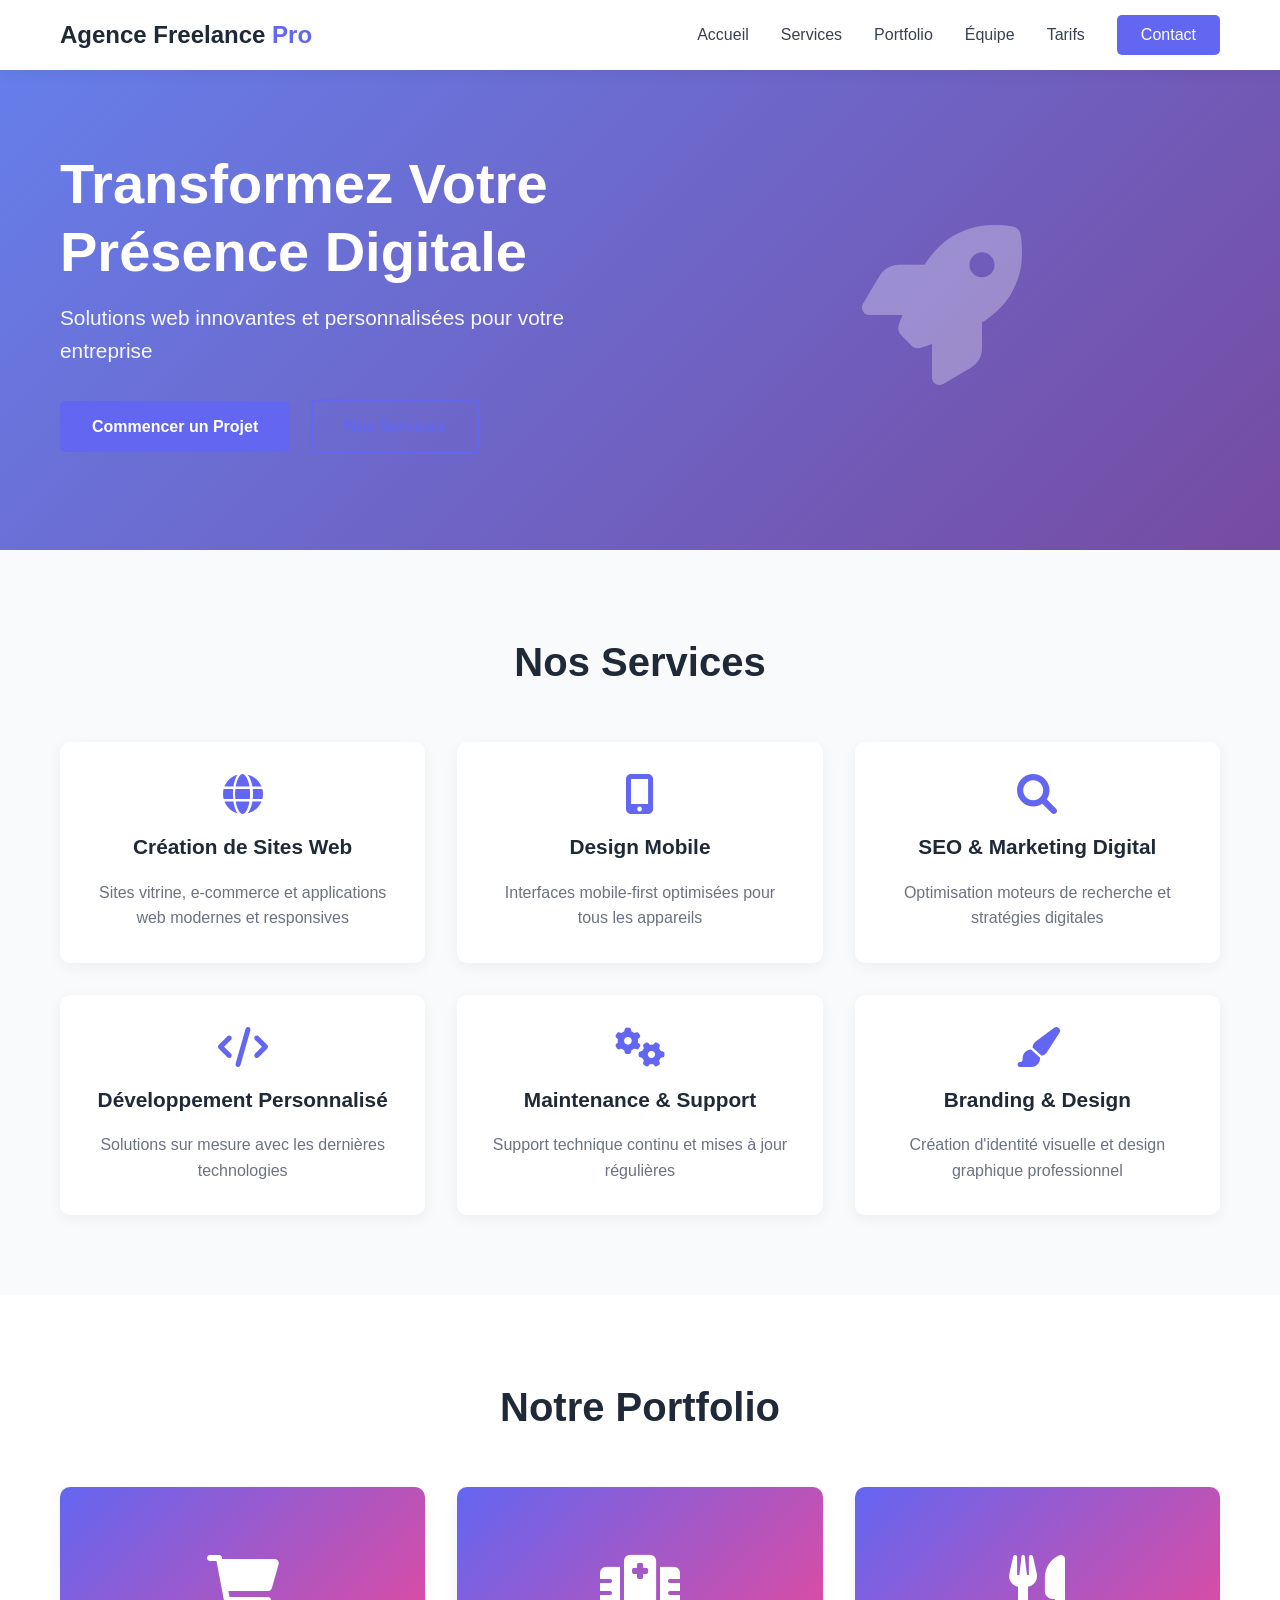
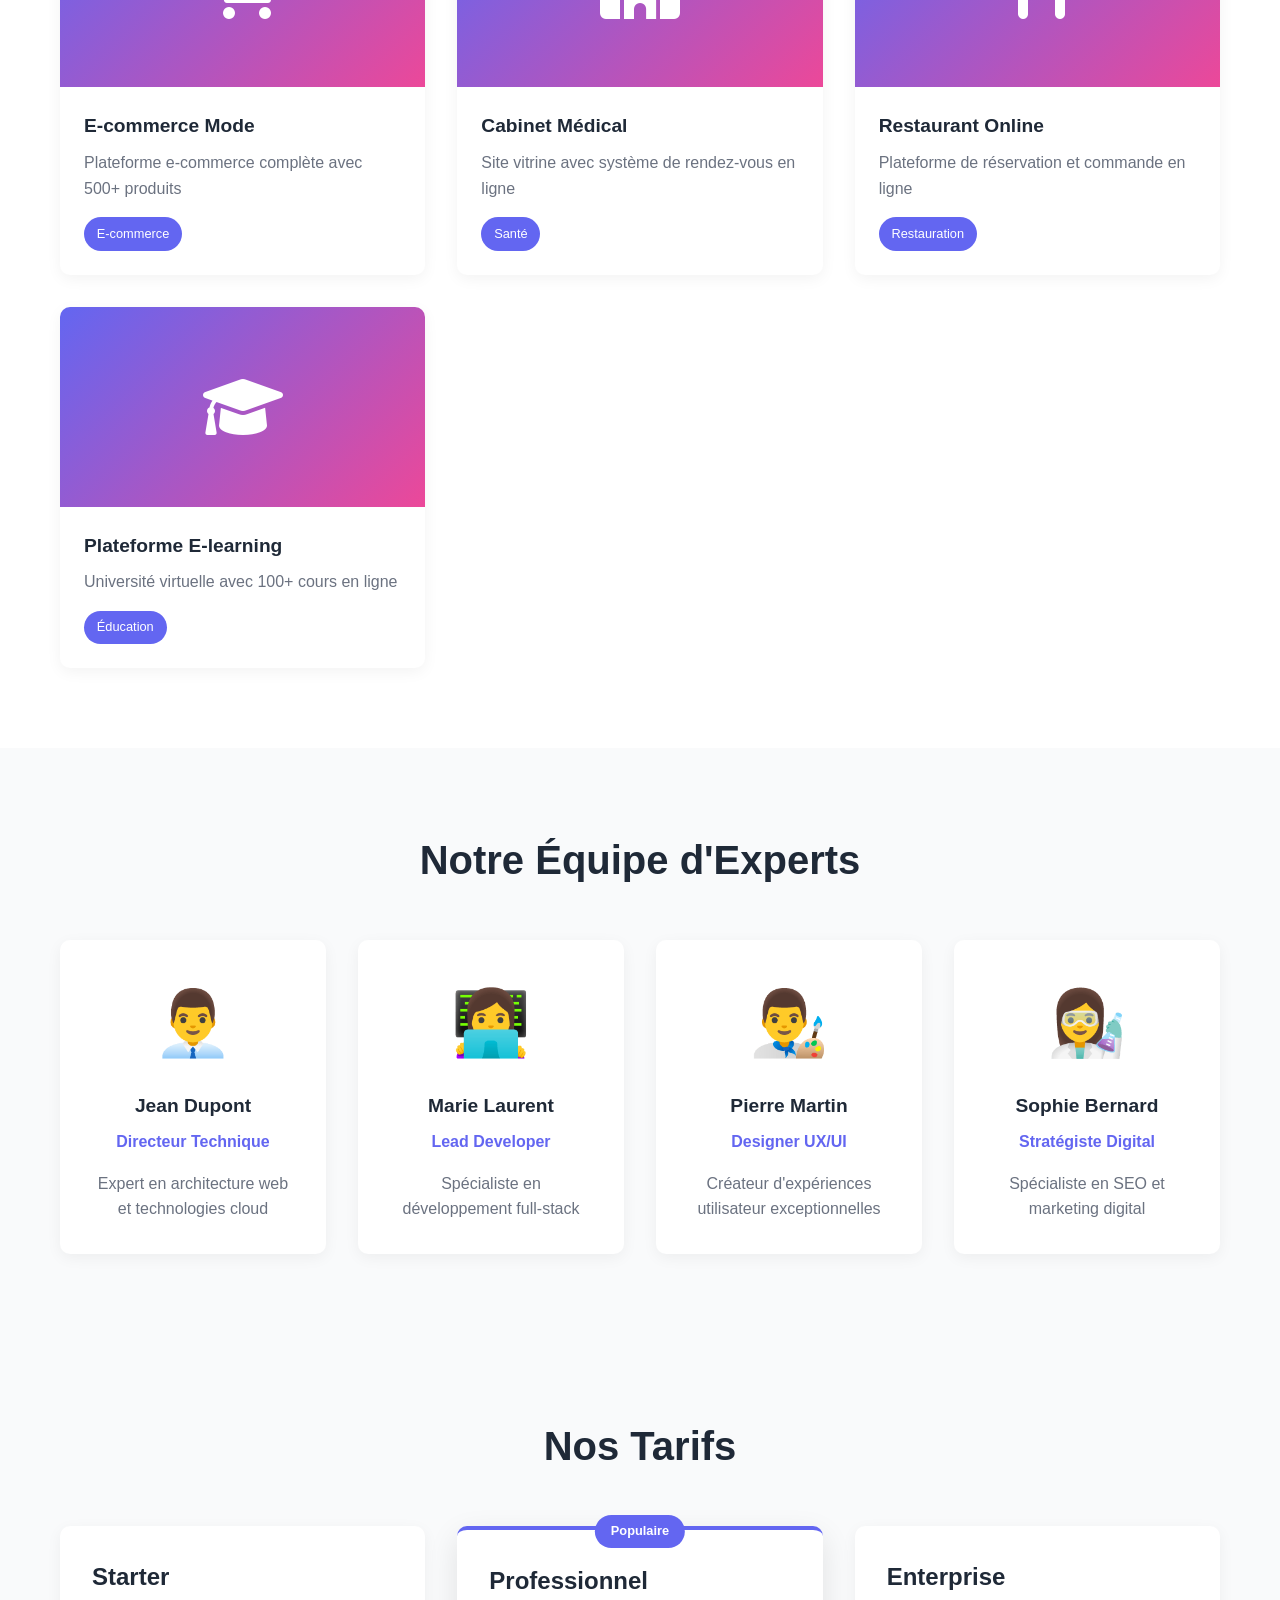
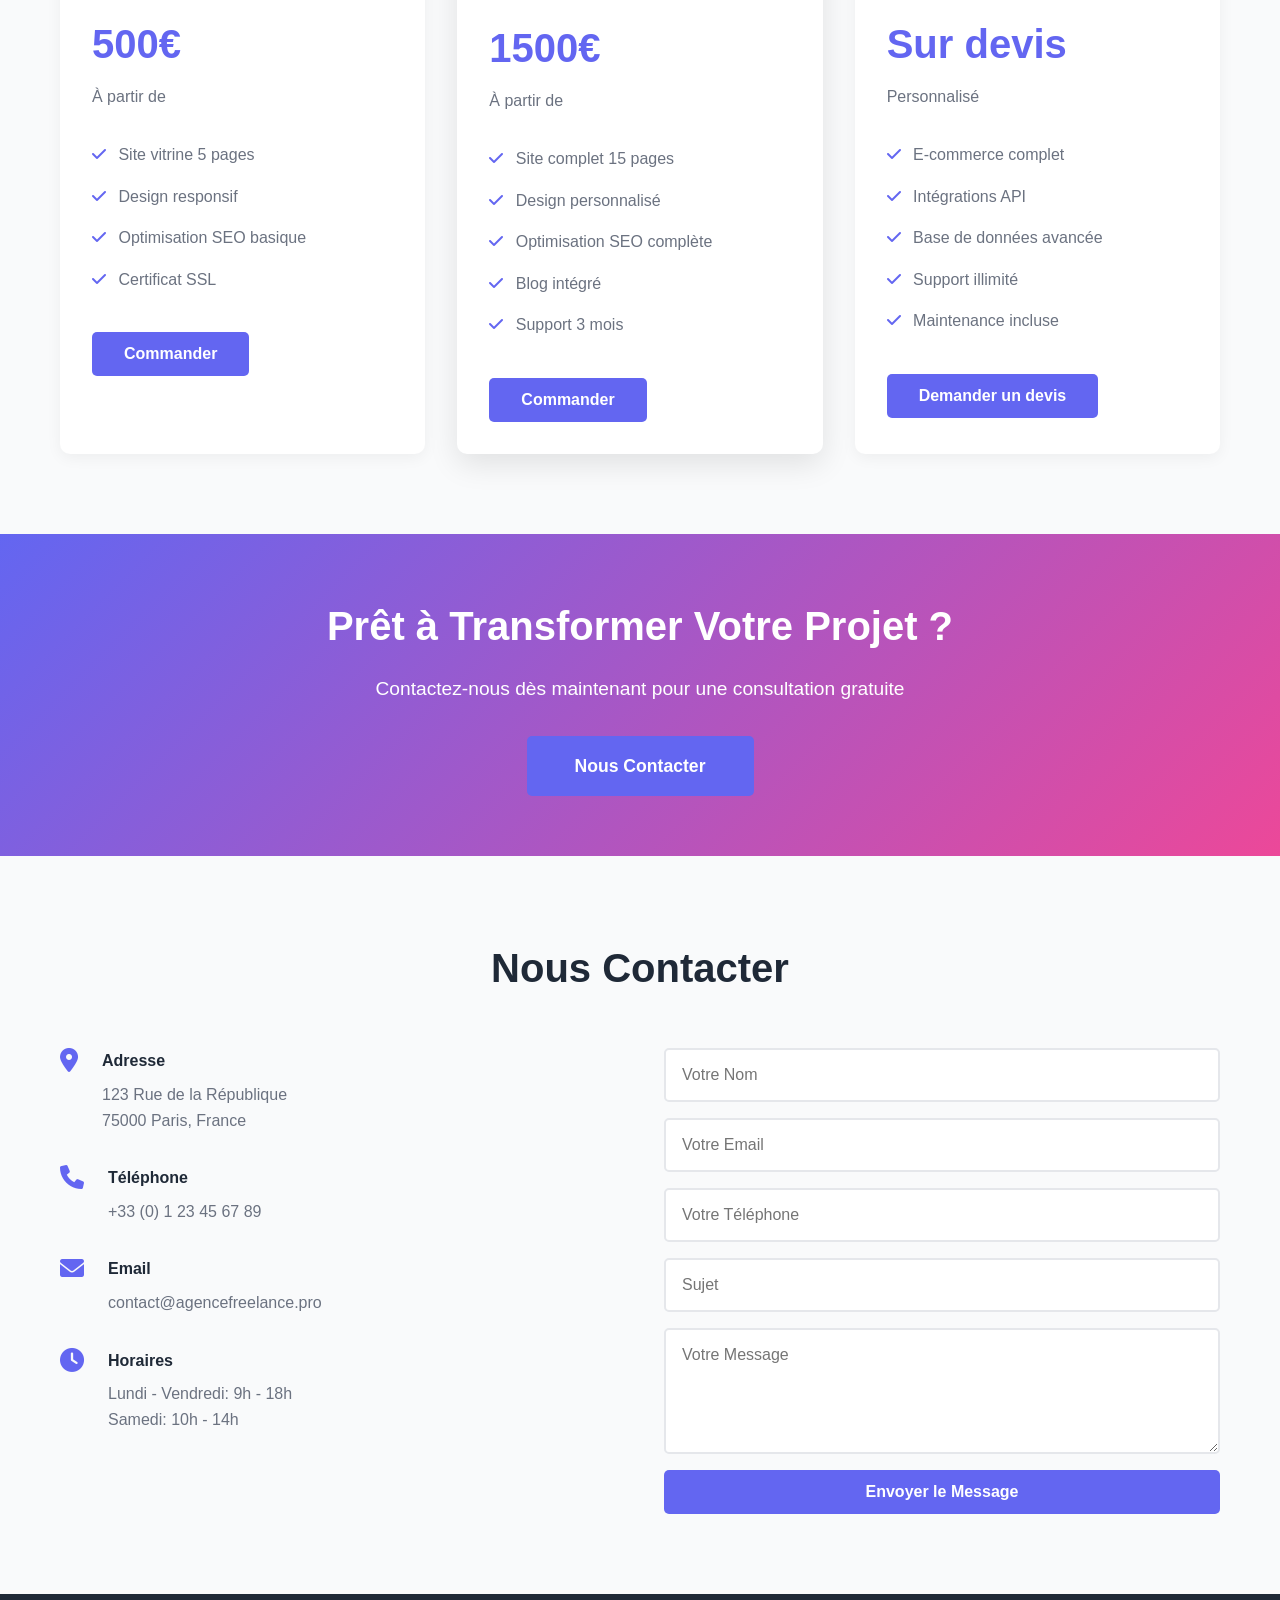
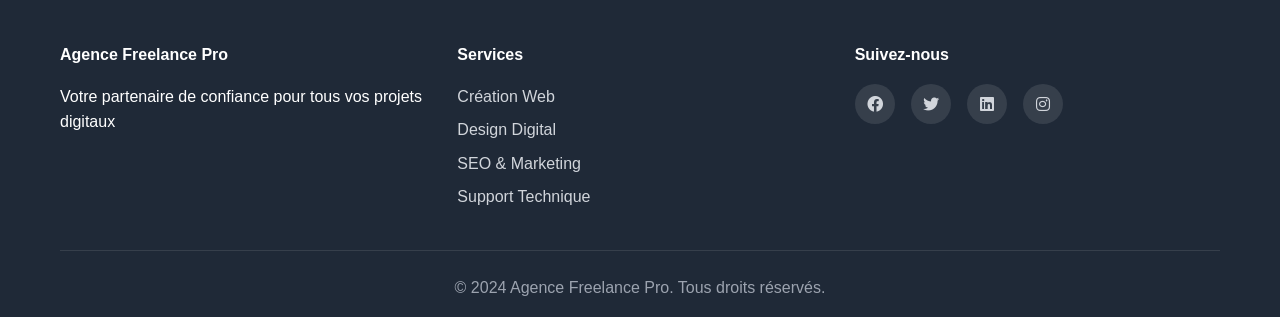
==== index.html @ ceb7e0ed "Création du site complet agence freelance professionnel" ====
<!DOCTYPE html>
<html lang="fr">
<head>
    <meta charset="UTF-8">
    <meta name="viewport" content="width=device-width, initial-scale=1.0">
    <title>Agence Freelance Pro - Solutions Web & Digital</title>
    <link rel="stylesheet" href="css/style.css">
    <link rel="stylesheet" href="https://cdnjs.cloudflare.com/ajax/libs/font-awesome/6.0.0/css/all.min.css">
</head>
<body>
    <!-- Navigation -->
    <nav class="navbar">
        <div class="container">
            <div class="logo">Agence Freelance <span class="highlight">Pro</span></div>
            <ul class="nav-links">
                <li><a href="#accueil">Accueil</a></li>
                <li><a href="#services">Services</a></li>
                <li><a href="#portfolio">Portfolio</a></li>
                <li><a href="#equipe">Équipe</a></li>
                <li><a href="#tarifs">Tarifs</a></li>
                <li><a href="#contact" class="btn-cta">Contact</a></li>
            </ul>
        </div>
    </nav>

    <!-- Hero Section -->
    <section id="accueil" class="hero">
        <div class="container">
            <div class="hero-content">
                <h1>Transformez Votre Présence Digitale</h1>
                <p>Solutions web innovantes et personnalisées pour votre entreprise</p>
                <a href="#contact" class="btn btn-primary">Commencer un Projet</a>
                <a href="#services" class="btn btn-secondary">Nos Services</a>
            </div>
            <div class="hero-image">
                <i class="fas fa-rocket"></i>
            </div>
        </div>
    </section>

    <!-- Services Section -->
    <section id="services" class="services">
        <div class="container">
            <h2>Nos Services</h2>
            <div class="services-grid">
                <div class="service-card">
                    <i class="fas fa-globe"></i>
                    <h3>Création de Sites Web</h3>
                    <p>Sites vitrine, e-commerce et applications web modernes et responsives</p>
                </div>
                <div class="service-card">
                    <i class="fas fa-mobile-alt"></i>
                    <h3>Design Mobile</h3>
                    <p>Interfaces mobile-first optimisées pour tous les appareils</p>
                </div>
                <div class="service-card">
                    <i class="fas fa-search"></i>
                    <h3>SEO & Marketing Digital</h3>
                    <p>Optimisation moteurs de recherche et stratégies digitales</p>
                </div>
                <div class="service-card">
                    <i class="fas fa-code"></i>
                    <h3>Développement Personnalisé</h3>
                    <p>Solutions sur mesure avec les dernières technologies</p>
                </div>
                <div class="service-card">
                    <i class="fas fa-cogs"></i>
                    <h3>Maintenance & Support</h3>
                    <p>Support technique continu et mises à jour régulières</p>
                </div>
                <div class="service-card">
                    <i class="fas fa-paint-brush"></i>
                    <h3>Branding & Design</h3>
                    <p>Création d'identité visuelle et design graphique professionnel</p>
                </div>
            </div>
        </div>
    </section>

    <!-- Portfolio Section -->
    <section id="portfolio" class="portfolio">
        <div class="container">
            <h2>Notre Portfolio</h2>
            <div class="portfolio-grid">
                <div class="portfolio-item">
                    <div class="portfolio-image">
                        <i class="fas fa-shopping-cart"></i>
                    </div>
                    <h3>E-commerce Mode</h3>
                    <p>Plateforme e-commerce complète avec 500+ produits</p>
                    <span class="tag">E-commerce</span>
                </div>
                <div class="portfolio-item">
                    <div class="portfolio-image">
                        <i class="fas fa-hospital"></i>
                    </div>
                    <h3>Cabinet Médical</h3>
                    <p>Site vitrine avec système de rendez-vous en ligne</p>
                    <span class="tag">Santé</span>
                </div>
                <div class="portfolio-item">
                    <div class="portfolio-image">
                        <i class="fas fa-utensils"></i>
                    </div>
                    <h3>Restaurant Online</h3>
                    <p>Plateforme de réservation et commande en ligne</p>
                    <span class="tag">Restauration</span>
                </div>
                <div class="portfolio-item">
                    <div class="portfolio-image">
                        <i class="fas fa-graduation-cap"></i>
                    </div>
                    <h3>Plateforme E-learning</h3>
                    <p>Université virtuelle avec 100+ cours en ligne</p>
                    <span class="tag">Éducation</span>
                </div>
            </div>
        </div>
    </section>

    <!-- Équipe Section -->
    <section id="equipe" class="team">
        <div class="container">
            <h2>Notre Équipe d'Experts</h2>
            <div class="team-grid">
                <div class="team-card">
                    <div class="team-image">👨‍💼</div>
                    <h3>Jean Dupont</h3>
                    <p class="role">Directeur Technique</p>
                    <p>Expert en architecture web et technologies cloud</p>
                </div>
                <div class="team-card">
                    <div class="team-image">👩‍💻</div>
                    <h3>Marie Laurent</h3>
                    <p class="role">Lead Developer</p>
                    <p>Spécialiste en développement full-stack</p>
                </div>
                <div class="team-card">
                    <div class="team-image">👨‍🎨</div>
                    <h3>Pierre Martin</h3>
                    <p class="role">Designer UX/UI</p>
                    <p>Créateur d'expériences utilisateur exceptionnelles</p>
                </div>
                <div class="team-card">
                    <div class="team-image">👩‍🔬</div>
                    <h3>Sophie Bernard</h3>
                    <p class="role">Stratégiste Digital</p>
                    <p>Spécialiste en SEO et marketing digital</p>
                </div>
            </div>
        </div>
    </section>

    <!-- Tarifs Section -->
    <section id="tarifs" class="pricing">
        <div class="container">
            <h2>Nos Tarifs</h2>
            <div class="pricing-grid">
                <div class="pricing-card">
                    <h3>Starter</h3>
                    <p class="price">500€</p>
                    <p class="description">À partir de</p>
                    <ul class="features">
                        <li><i class="fas fa-check"></i> Site vitrine 5 pages</li>
                        <li><i class="fas fa-check"></i> Design responsif</li>
                        <li><i class="fas fa-check"></i> Optimisation SEO basique</li>
                        <li><i class="fas fa-check"></i> Certificat SSL</li>
                    </ul>
                    <button class="btn btn-primary">Commander</button>
                </div>
                <div class="pricing-card featured">
                    <span class="badge">Populaire</span>
                    <h3>Professionnel</h3>
                    <p class="price">1500€</p>
                    <p class="description">À partir de</p>
                    <ul class="features">
                        <li><i class="fas fa-check"></i> Site complet 15 pages</li>
                        <li><i class="fas fa-check"></i> Design personnalisé</li>
                        <li><i class="fas fa-check"></i> Optimisation SEO complète</li>
                        <li><i class="fas fa-check"></i> Blog intégré</li>
                        <li><i class="fas fa-check"></i> Support 3 mois</li>
                    </ul>
                    <button class="btn btn-primary">Commander</button>
                </div>
                <div class="pricing-card">
                    <h3>Enterprise</h3>
                    <p class="price">Sur devis</p>
                    <p class="description">Personnalisé</p>
                    <ul class="features">
                        <li><i class="fas fa-check"></i> E-commerce complet</li>
                        <li><i class="fas fa-check"></i> Intégrations API</li>
                        <li><i class="fas fa-check"></i> Base de données avancée</li>
                        <li><i class="fas fa-check"></i> Support illimité</li>
                        <li><i class="fas fa-check"></i> Maintenance incluse</li>
                    </ul>
                    <button class="btn btn-primary">Demander un devis</button>
                </div>
            </div>
        </div>
    </section>

    <!-- CTA Section -->
    <section class="cta">
        <div class="container">
            <h2>Prêt à Transformer Votre Projet ?</h2>
            <p>Contactez-nous dès maintenant pour une consultation gratuite</p>
            <a href="#contact" class="btn btn-primary btn-large">Nous Contacter</a>
        </div>
    </section>

    <!-- Contact Section -->
    <section id="contact" class="contact">
        <div class="container">
            <h2>Nous Contacter</h2>
            <div class="contact-content">
                <div class="contact-info">
                    <div class="info-item">
                        <i class="fas fa-map-marker-alt"></i>
                        <div>
                            <h4>Adresse</h4>
                            <p>123 Rue de la République<br>75000 Paris, France</p>
                        </div>
                    </div>
                    <div class="info-item">
                        <i class="fas fa-phone"></i>
                        <div>
                            <h4>Téléphone</h4>
                            <p>+33 (0) 1 23 45 67 89</p>
                        </div>
                    </div>
                    <div class="info-item">
                        <i class="fas fa-envelope"></i>
                        <div>
                            <h4>Email</h4>
                            <p>contact@agencefreelance.pro</p>
                        </div>
                    </div>
                    <div class="info-item">
                        <i class="fas fa-clock"></i>
                        <div>
                            <h4>Horaires</h4>
                            <p>Lundi - Vendredi: 9h - 18h<br>Samedi: 10h - 14h</p>
                        </div>
                    </div>
                </div>
                <form class="contact-form">
                    <input type="text" placeholder="Votre Nom" required>
                    <input type="email" placeholder="Votre Email" required>
                    <input type="tel" placeholder="Votre Téléphone">
                    <input type="text" placeholder="Sujet">
                    <textarea placeholder="Votre Message" rows="5" required></textarea>
                    <button type="submit" class="btn btn-primary">Envoyer le Message</button>
                </form>
            </div>
        </div>
    </section>

    <!-- Footer -->
    <footer class="footer">
        <div class="container">
            <div class="footer-content">
                <div class="footer-section">
                    <h4>Agence Freelance Pro</h4>
                    <p>Votre partenaire de confiance pour tous vos projets digitaux</p>
                </div>
                <div class="footer-section">
                    <h4>Services</h4>
                    <ul>
                        <li><a href="#services">Création Web</a></li>
                        <li><a href="#services">Design Digital</a></li>
                        <li><a href="#services">SEO & Marketing</a></li>
                        <li><a href="#services">Support Technique</a></li>
                    </ul>
                </div>
                <div class="footer-section">
                    <h4>Suivez-nous</h4>
                    <div class="social-links">
                        <a href="#"><i class="fab fa-facebook"></i></a>
                        <a href="#"><i class="fab fa-twitter"></i></a>
                        <a href="#"><i class="fab fa-linkedin"></i></a>
                        <a href="#"><i class="fab fa-instagram"></i></a>
                    </div>
                </div>
            </div>
            <div class="footer-bottom">
                <p>&copy; 2024 Agence Freelance Pro. Tous droits réservés.</p>
            </div>
        </div>
    </footer>

    <script src="js/script.js"></script>
</body>
</html>
---- css/style.css ----
:root {
    --primary-color: #6366f1;
    --secondary-color: #ec4899;
    --dark-color: #1f2937;
    --light-color: #f9fafb;
    --text-color: #374151;
    --border-color: #e5e7eb;
    --shadow: 0 10px 30px rgba(0, 0, 0, 0.1);
    --shadow-sm: 0 4px 15px rgba(0, 0, 0, 0.05);
}

* {
    margin: 0;
    padding: 0;
    box-sizing: border-box;
}

body {
    font-family: 'Segoe UI', Tahoma, Geneva, Verdana, sans-serif;
    line-height: 1.6;
    color: var(--text-color);
    background-color: #fff;
}

.container {
    max-width: 1200px;
    margin: 0 auto;
    padding: 0 20px;
}

/* Navigation */
.navbar {
    position: sticky;
    top: 0;
    background: white;
    box-shadow: var(--shadow-sm);
    z-index: 1000;
    padding: 1rem 0;
}

.navbar .container {
    display: flex;
    justify-content: space-between;
    align-items: center;
}

.logo {
    font-size: 1.5rem;
    font-weight: 700;
    color: var(--dark-color);
}

.logo .highlight {
    color: var(--primary-color);
}

.nav-links {
    display: flex;
    list-style: none;
    gap: 2rem;
    align-items: center;
}

.nav-links a {
    text-decoration: none;
    color: var(--text-color);
    font-weight: 500;
    transition: color 0.3s ease;
}

.nav-links a:hover {
    color: var(--primary-color);
}

.btn-cta {
    background: var(--primary-color);
    color: white !important;
    padding: 0.7rem 1.5rem;
    border-radius: 5px;
    transition: all 0.3s ease;
}

.btn-cta:hover {
    background: var(--secondary-color);
    transform: translateY(-2px);
}

/* Buttons */
.btn {
    display: inline-block;
    padding: 0.8rem 2rem;
    border-radius: 5px;
    text-decoration: none;
    font-weight: 600;
    transition: all 0.3s ease;
    border: none;
    cursor: pointer;
    font-size: 1rem;
}

.btn-primary {
    background: var(--primary-color);
    color: white;
}

.btn-primary:hover {
    background: var(--secondary-color);
    transform: translateY(-2px);
    box-shadow: var(--shadow-sm);
}

.btn-secondary {
    background: transparent;
    color: var(--primary-color);
    border: 2px solid var(--primary-color);
}

.btn-secondary:hover {
    background: var(--primary-color);
    color: white;
}

.btn-large {
    padding: 1rem 3rem;
    font-size: 1.1rem;
}

/* Hero Section */
.hero {
    padding: 80px 0;
    background: linear-gradient(135deg, #667eea 0%, #764ba2 100%);
    color: white;
}

.hero .container {
    display: grid;
    grid-template-columns: 1fr 1fr;
    align-items: center;
    gap: 3rem;
}

.hero-content h1 {
    font-size: 3.5rem;
    margin-bottom: 1rem;
    line-height: 1.2;
}

.hero-content p {
    font-size: 1.3rem;
    margin-bottom: 2rem;
    opacity: 0.95;
}

.hero-content .btn {
    margin-right: 1rem;
    margin-bottom: 1rem;
}

.hero-image {
    text-align: center;
    font-size: 10rem;
    opacity: 0.3;
}

/* Sections */
section {
    padding: 80px 0;
}

section h2 {
    font-size: 2.5rem;
    margin-bottom: 3rem;
    text-align: center;
    color: var(--dark-color);
}

/* Services Section */
.services {
    background-color: var(--light-color);
}

.services-grid {
    display: grid;
    grid-template-columns: repeat(auto-fit, minmax(300px, 1fr));
    gap: 2rem;
}

.service-card {
    background: white;
    padding: 2rem;
    border-radius: 10px;
    text-align: center;
    box-shadow: var(--shadow-sm);
    transition: all 0.3s ease;
}

.service-card:hover {
    transform: translateY(-10px);
    box-shadow: var(--shadow);
}

.service-card i {
    font-size: 2.5rem;
    color: var(--primary-color);
    margin-bottom: 1rem;
}

.service-card h3 {
    font-size: 1.3rem;
    margin-bottom: 1rem;
    color: var(--dark-color);
}

.service-card p {
    color: #6b7280;
}

/* Portfolio Section */
.portfolio-grid {
    display: grid;
    grid-template-columns: repeat(auto-fit, minmax(280px, 1fr));
    gap: 2rem;
}

.portfolio-item {
    background: white;
    border-radius: 10px;
    overflow: hidden;
    box-shadow: var(--shadow-sm);
    transition: all 0.3s ease;
}

.portfolio-item:hover {
    transform: translateY(-5px);
    box-shadow: var(--shadow);
}

.portfolio-image {
    background: linear-gradient(135deg, var(--primary-color), var(--secondary-color));
    height: 200px;
    display: flex;
    align-items: center;
    justify-content: center;
    font-size: 4rem;
    color: white;
}

.portfolio-item h3 {
    padding: 1.5rem 1.5rem 0.5rem;
    color: var(--dark-color);
    font-size: 1.2rem;
}

.portfolio-item p {
    padding: 0 1.5rem 1rem;
    color: #6b7280;
}

.tag {
    display: inline-block;
    padding: 0.4rem 0.8rem;
    background: var(--primary-color);
    color: white;
    border-radius: 20px;
    font-size: 0.8rem;
    margin: 0 1.5rem 1.5rem 1.5rem;
}

/* Team Section */
.team {
    background-color: var(--light-color);
}

.team-grid {
    display: grid;
    grid-template-columns: repeat(auto-fit, minmax(250px, 1fr));
    gap: 2rem;
}

.team-card {
    background: white;
    padding: 2rem;
    border-radius: 10px;
    text-align: center;
    box-shadow: var(--shadow-sm);
    transition: all 0.3s ease;
}

.team-card:hover {
    transform: translateY(-5px);
    box-shadow: var(--shadow);
}

.team-image {
    font-size: 4rem;
    margin-bottom: 1rem;
}

.team-card h3 {
    font-size: 1.2rem;
    margin-bottom: 0.5rem;
    color: var(--dark-color);
}

.team-card .role {
    color: var(--primary-color);
    font-weight: 600;
    margin-bottom: 1rem;
}

.team-card p {
    color: #6b7280;
}

/* Pricing Section */
.pricing {
    background-color: var(--light-color);
}

.pricing-grid {
    display: grid;
    grid-template-columns: repeat(auto-fit, minmax(300px, 1fr));
    gap: 2rem;
}

.pricing-card {
    background: white;
    padding: 2rem;
    border-radius: 10px;
    box-shadow: var(--shadow-sm);
    transition: all 0.3s ease;
    position: relative;
}

.pricing-card.featured {
    transform: scale(1.05);
    box-shadow: var(--shadow);
    border-top: 4px solid var(--primary-color);
}

.pricing-card:hover {
    transform: translateY(-5px);
    box-shadow: var(--shadow);
}

.pricing-card.featured:hover {
    transform: scale(1.05) translateY(-5px);
}

.badge {
    position: absolute;
    top: -15px;
    left: 50%;
    transform: translateX(-50%);
    background: var(--primary-color);
    color: white;
    padding: 0.4rem 1rem;
    border-radius: 20px;
    font-size: 0.8rem;
    font-weight: 600;
}

.pricing-card h3 {
    font-size: 1.5rem;
    margin-bottom: 1rem;
    color: var(--dark-color);
}

.price {
    font-size: 2.5rem;
    font-weight: 700;
    color: var(--primary-color);
    margin-bottom: 0.5rem;
}

.description {
    color: #6b7280;
    margin-bottom: 1.5rem;
}

.features {
    list-style: none;
    margin-bottom: 2rem;
}

.features li {
    padding: 0.5rem 0;
    color: #6b7280;
}

.features i {
    color: var(--primary-color);
    margin-right: 0.5rem;
}

/* CTA Section */
.cta {
    background: linear-gradient(135deg, var(--primary-color), var(--secondary-color));
    color: white;
    text-align: center;
    padding: 60px 0;
}

.cta h2 {
    color: white;
    margin-bottom: 1rem;
}

.cta p {
    font-size: 1.2rem;
    margin-bottom: 2rem;
}

/* Contact Section */
.contact {
    background-color: var(--light-color);
}

.contact-content {
    display: grid;
    grid-template-columns: 1fr 1fr;
    gap: 3rem;
}

.contact-info {
    display: flex;
    flex-direction: column;
    gap: 2rem;
}

.info-item {
    display: flex;
    gap: 1.5rem;
}

.info-item i {
    font-size: 1.5rem;
    color: var(--primary-color);
    flex-shrink: 0;
}

.info-item h4 {
    color: var(--dark-color);
    margin-bottom: 0.5rem;
}

.info-item p {
    color: #6b7280;
}

.contact-form {
    display: flex;
    flex-direction: column;
    gap: 1rem;
}

.contact-form input,
.contact-form textarea {
    padding: 1rem;
    border: 2px solid var(--border-color);
    border-radius: 5px;
    font-family: inherit;
    font-size: 1rem;
    transition: border-color 0.3s ease;
}

.contact-form input:focus,
.contact-form textarea:focus {
    outline: none;
    border-color: var(--primary-color);
}

/* Footer */
.footer {
    background: var(--dark-color);
    color: white;
    padding: 3rem 0 1rem;
}

.footer-content {
    display: grid;
    grid-template-columns: repeat(auto-fit, minmax(250px, 1fr));
    gap: 2rem;
    margin-bottom: 2rem;
}

.footer-section h4 {
    margin-bottom: 1rem;
}

.footer-section ul {
    list-style: none;
}

.footer-section ul li {
    margin-bottom: 0.5rem;
}

.footer-section a {
    color: #d1d5db;
    text-decoration: none;
    transition: color 0.3s ease;
}

.footer-section a:hover {
    color: white;
}

.social-links {
    display: flex;
    gap: 1rem;
}

.social-links a {
    display: inline-flex;
    align-items: center;
    justify-content: center;
    width: 40px;
    height: 40px;
    background: rgba(255, 255, 255, 0.1);
    border-radius: 50%;
    transition: all 0.3s ease;
}

.social-links a:hover {
    background: var(--primary-color);
}

.footer-bottom {
    border-top: 1px solid rgba(255, 255, 255, 0.1);
    padding-top: 1.5rem;
    text-align: center;
    color: #9ca3af;
}

/* Responsive Design */
@media (max-width: 768px) {
    .nav-links {
        gap: 1rem;
        font-size: 0.9rem;
    }

    .hero .container {
        grid-template-columns: 1fr;
    }

    .hero-content h1 {
        font-size: 2rem;
    }

    .hero-content p {
        font-size: 1rem;
    }

    section h2 {
        font-size: 2rem;
    }

    .services-grid,
    .portfolio-grid,
    .team-grid,
    .pricing-grid {
        grid-template-columns: 1fr;
    }

    .pricing-card.featured {
        transform: scale(1);
    }

    .pricing-card.featured:hover {
        transform: translateY(-5px);
    }

    .contact-content {
        grid-template-columns: 1fr;
    }
}
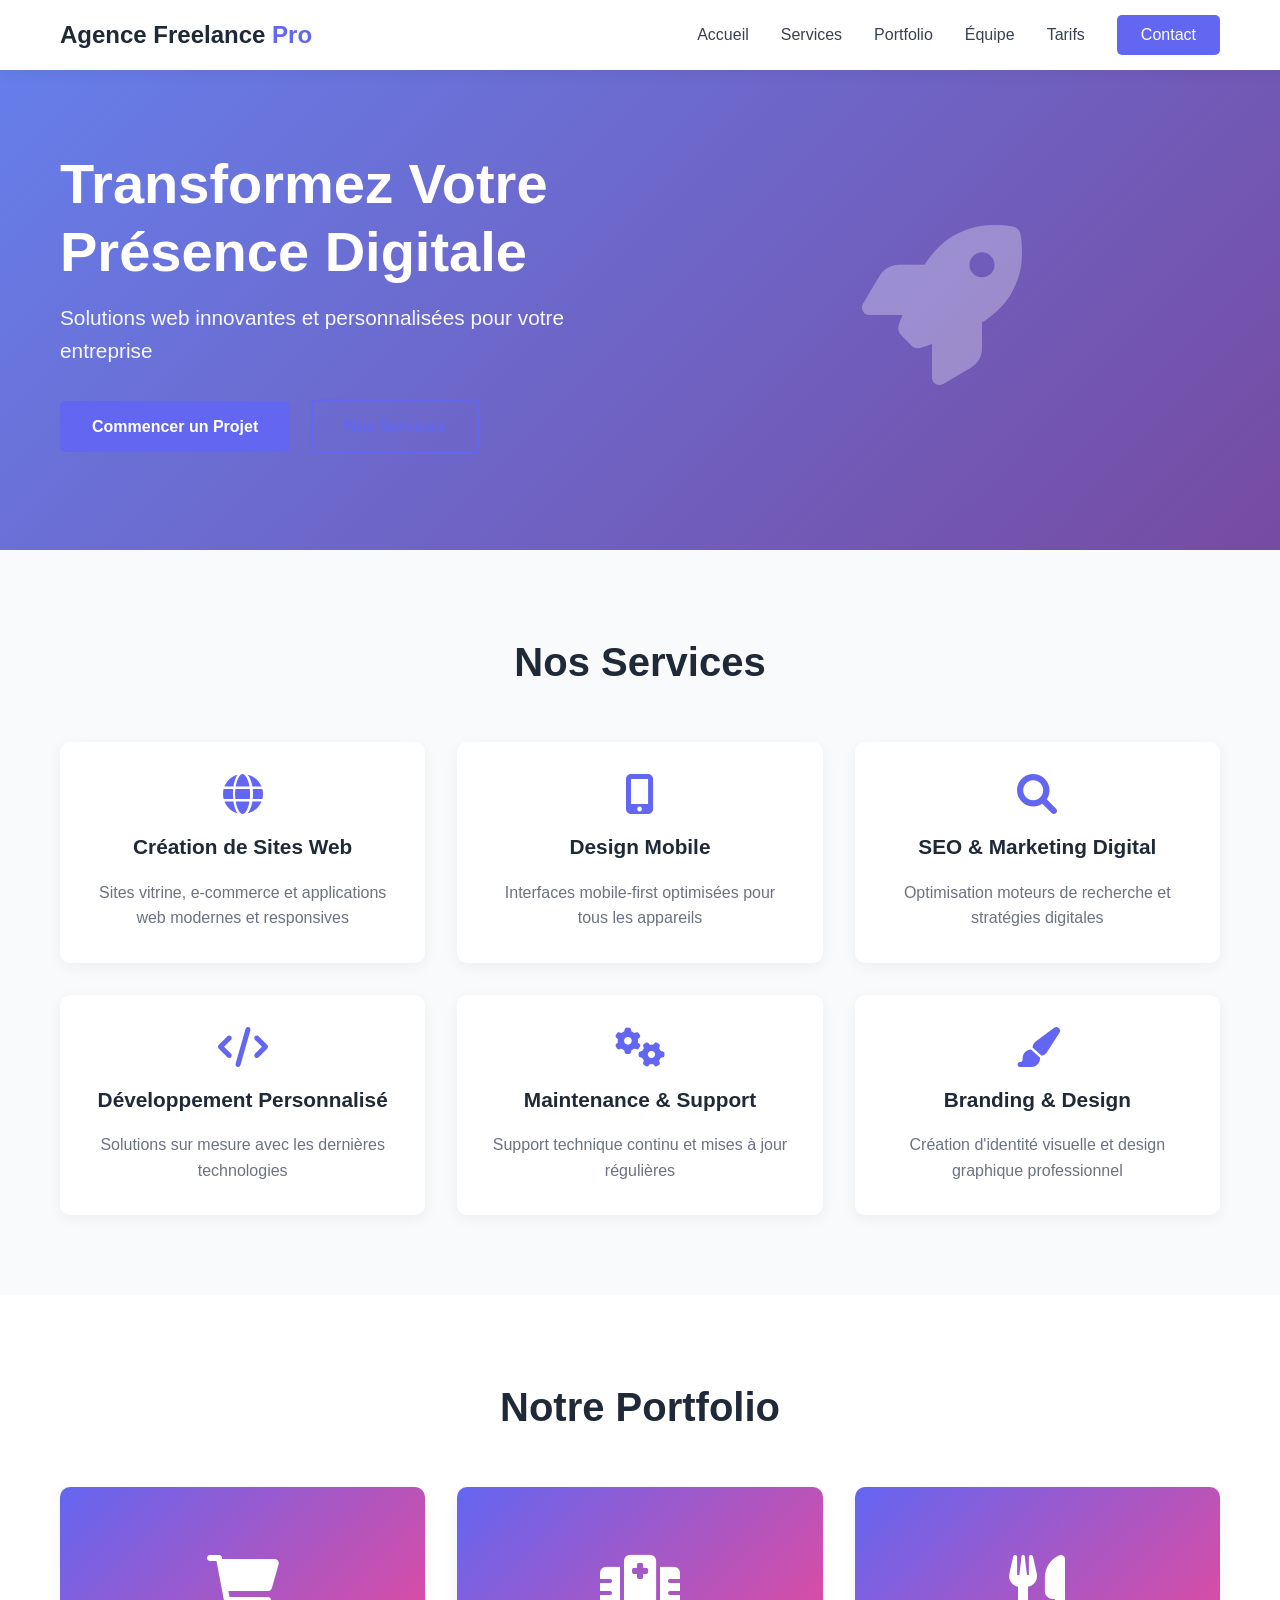
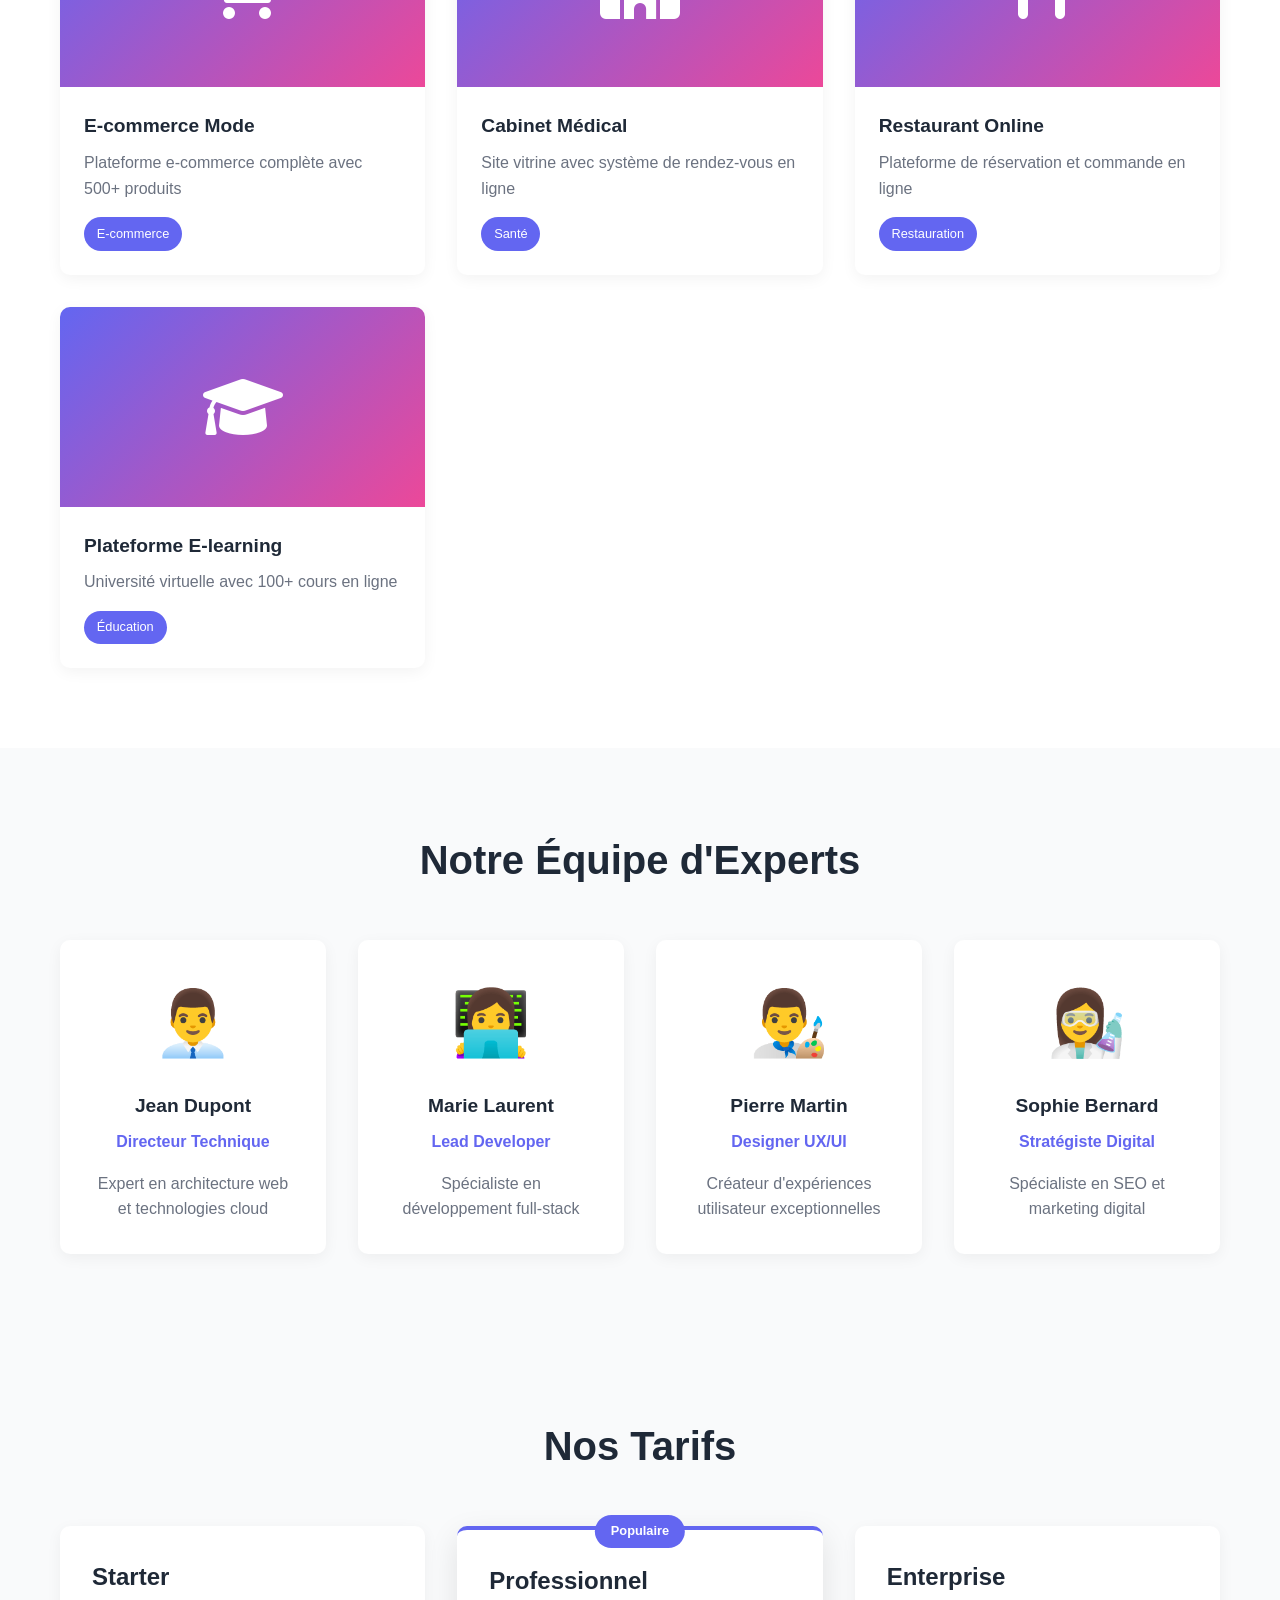
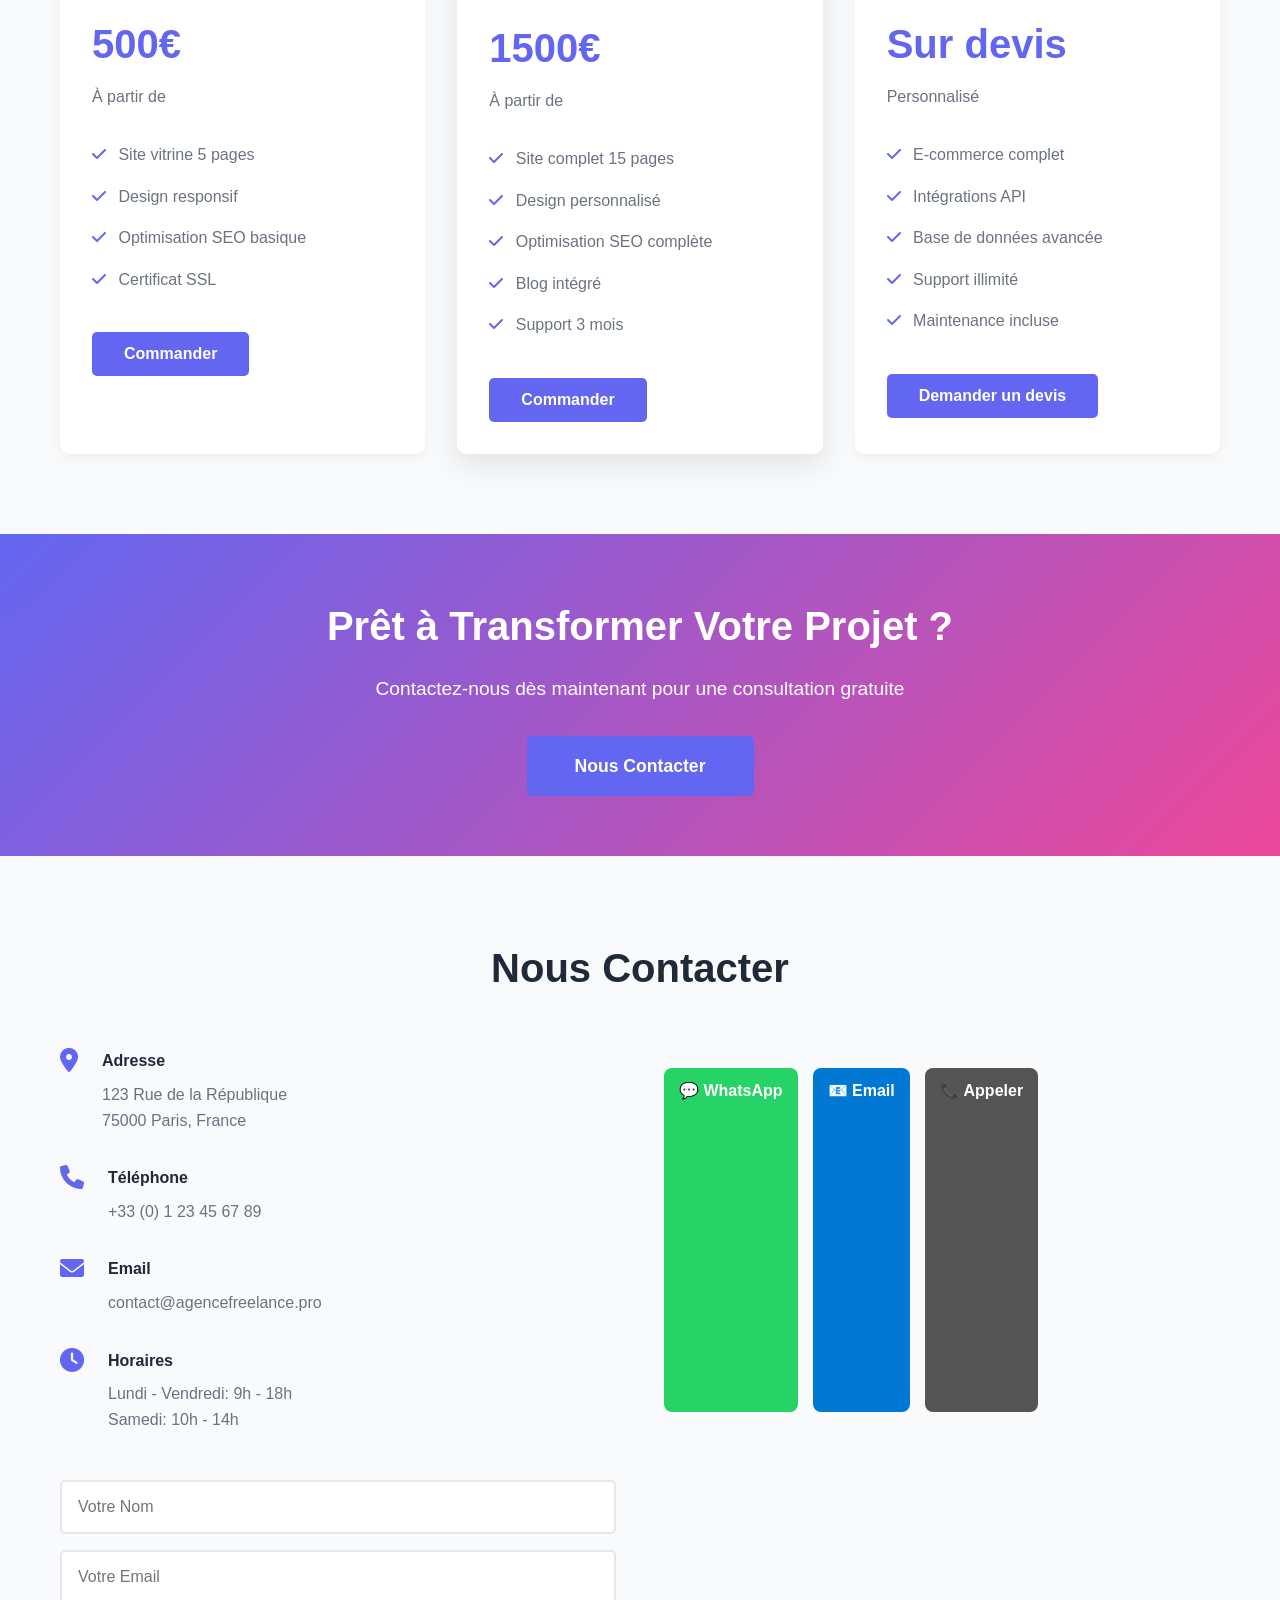
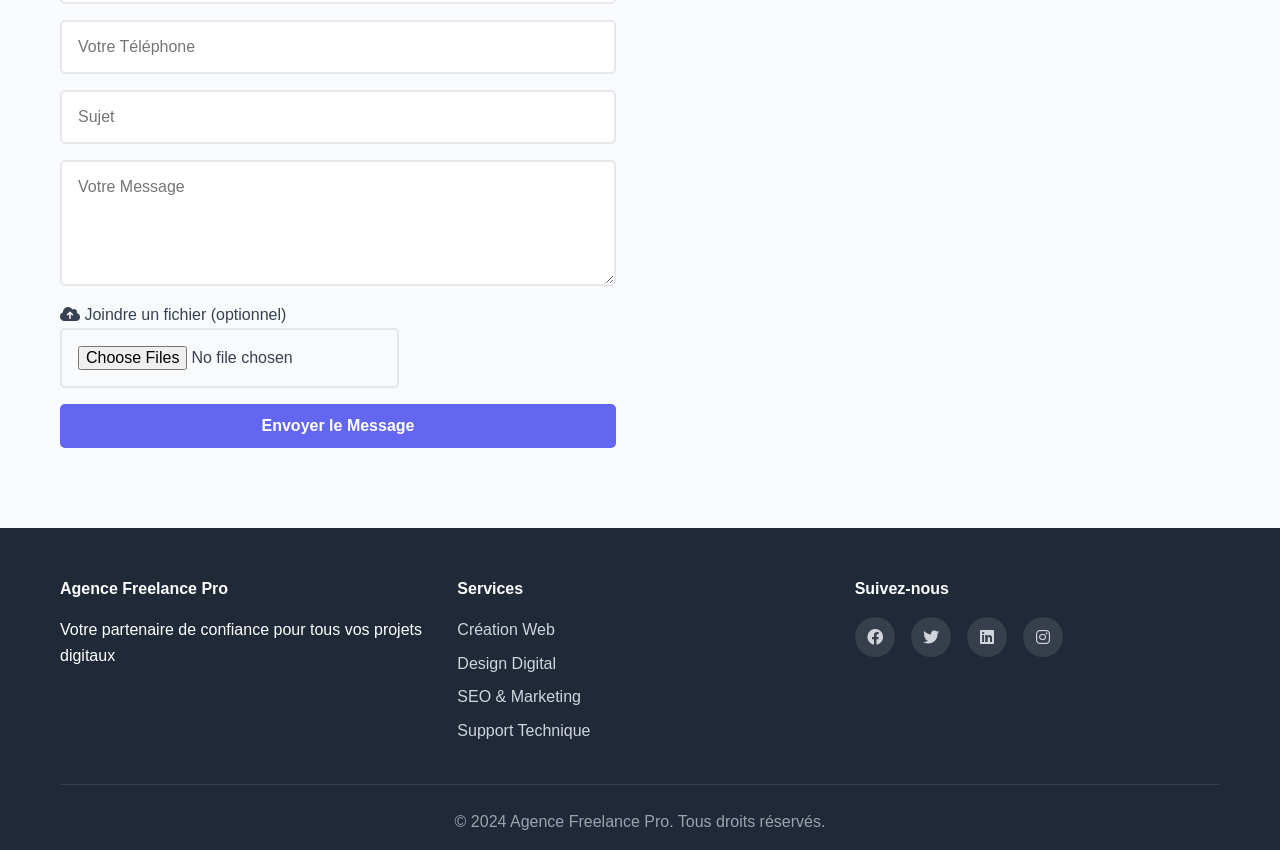
==== commit ed3a9f98: "Ajouter bloc contact rapide (WhatsApp, Email, Téléphone) et fonctionnalité d'upload de fichier au fo" ====
--- a/index.html
+++ b/index.html
@@ -1,6 +1,14 @@
 <!DOCTYPE html>
 <html lang="fr">
 <head>
+    <!-- Google Tag Manager -->
+    <script>(function(w,d,s,l,i){w[l]=w[l]||[];w[l].push({'gtm.start':
+    new Date().getTime(),event:'gtm.js'});var f=d.getElementsByTagName(s)[0],
+    j=d.createElement(s),dl=l!='dataLayer'?'&l='+l:'';j.async=true;j.src=
+    'https://www.googletagmanager.com/gtm.js?id='+i+dl;f.parentNode.insertBefore(j,f);
+    })(window,document,'script','dataLayer','GTM-WJHDV7ZR');</script>
+    <!-- End Google Tag Manager -->
+    
     <meta charset="UTF-8">
     <meta name="viewport" content="width=device-width, initial-scale=1.0">
     <title>Agence Freelance Pro - Solutions Web & Digital</title>
@@ -8,6 +16,11 @@
     <link rel="stylesheet" href="https://cdnjs.cloudflare.com/ajax/libs/font-awesome/6.0.0/css/all.min.css">
 </head>
 <body>
+    <!-- Google Tag Manager (noscript) -->
+    <noscript><iframe src="https://www.googletagmanager.com/ns.html?id=GTM-WJHDV7ZR"
+    height="0" width="0" style="display:none;visibility:hidden"></iframe></noscript>
+    <!-- End Google Tag Manager (noscript) -->
+    
     <!-- Navigation -->
     <nav class="navbar">
         <div class="container">
@@ -243,12 +256,44 @@
                         </div>
                     </div>
                 </div>
-                <form class="contact-form">
+
+                <!-- Bloc Contact Rapide -->
+                <div class="contact-rapide" style="display:flex; gap:15px; flex-wrap:wrap; margin:20px 0;">
+                  
+                  <!-- WhatsApp -->
+                  <a href="https://wa.me/21655061653" target="_blank" style="padding:10px 15px; background:#25D366; color:#fff; text-decoration:none; border-radius:8px; font-weight:600;">
+                    💬 WhatsApp
+                  </a>
+
+                  <!-- Email Outlook -->
+                  <a href="mailto:service.freelance25@outlook.com" style="padding:10px 15px; background:#0078D4; color:#fff; text-decoration:none; border-radius:8px; font-weight:600;">
+                    📧 Email
+                  </a>
+
+                  <!-- Appel Téléphonique -->
+                  <a href="tel:+21655061653" style="padding:10px 15px; background:#555; color:#fff; text-decoration:none; border-radius:8px; font-weight:600;">
+                    📞 Appeler
+                  </a>
+
+                </div>
+
+                <form class="contact-form" id="contactForm">
                     <input type="text" placeholder="Votre Nom" required>
                     <input type="email" placeholder="Votre Email" required>
                     <input type="tel" placeholder="Votre Téléphone">
                     <input type="text" placeholder="Sujet">
                     <textarea placeholder="Votre Message" rows="5" required></textarea>
+                    
+                    <!-- Champ pour uploader un fichier -->
+                    <div class="file-upload-wrapper">
+                        <label for="fileUpload" class="file-upload-label">
+                            <i class="fas fa-cloud-upload-alt"></i>
+                            Joindre un fichier (optionnel)
+                        </label>
+                        <input type="file" id="fileUpload" name="fileUpload" class="file-upload-input" accept=".pdf,.doc,.docx,.jpg,.jpeg,.png,.zip" multiple>
+                        <div id="fileList" class="file-list"></div>
+                    </div>
+                    
                     <button type="submit" class="btn btn-primary">Envoyer le Message</button>
                 </form>
             </div>
@@ -290,4 +335,4 @@
 
     <script src="js/script.js"></script>
 </body>
-</html>+</html>
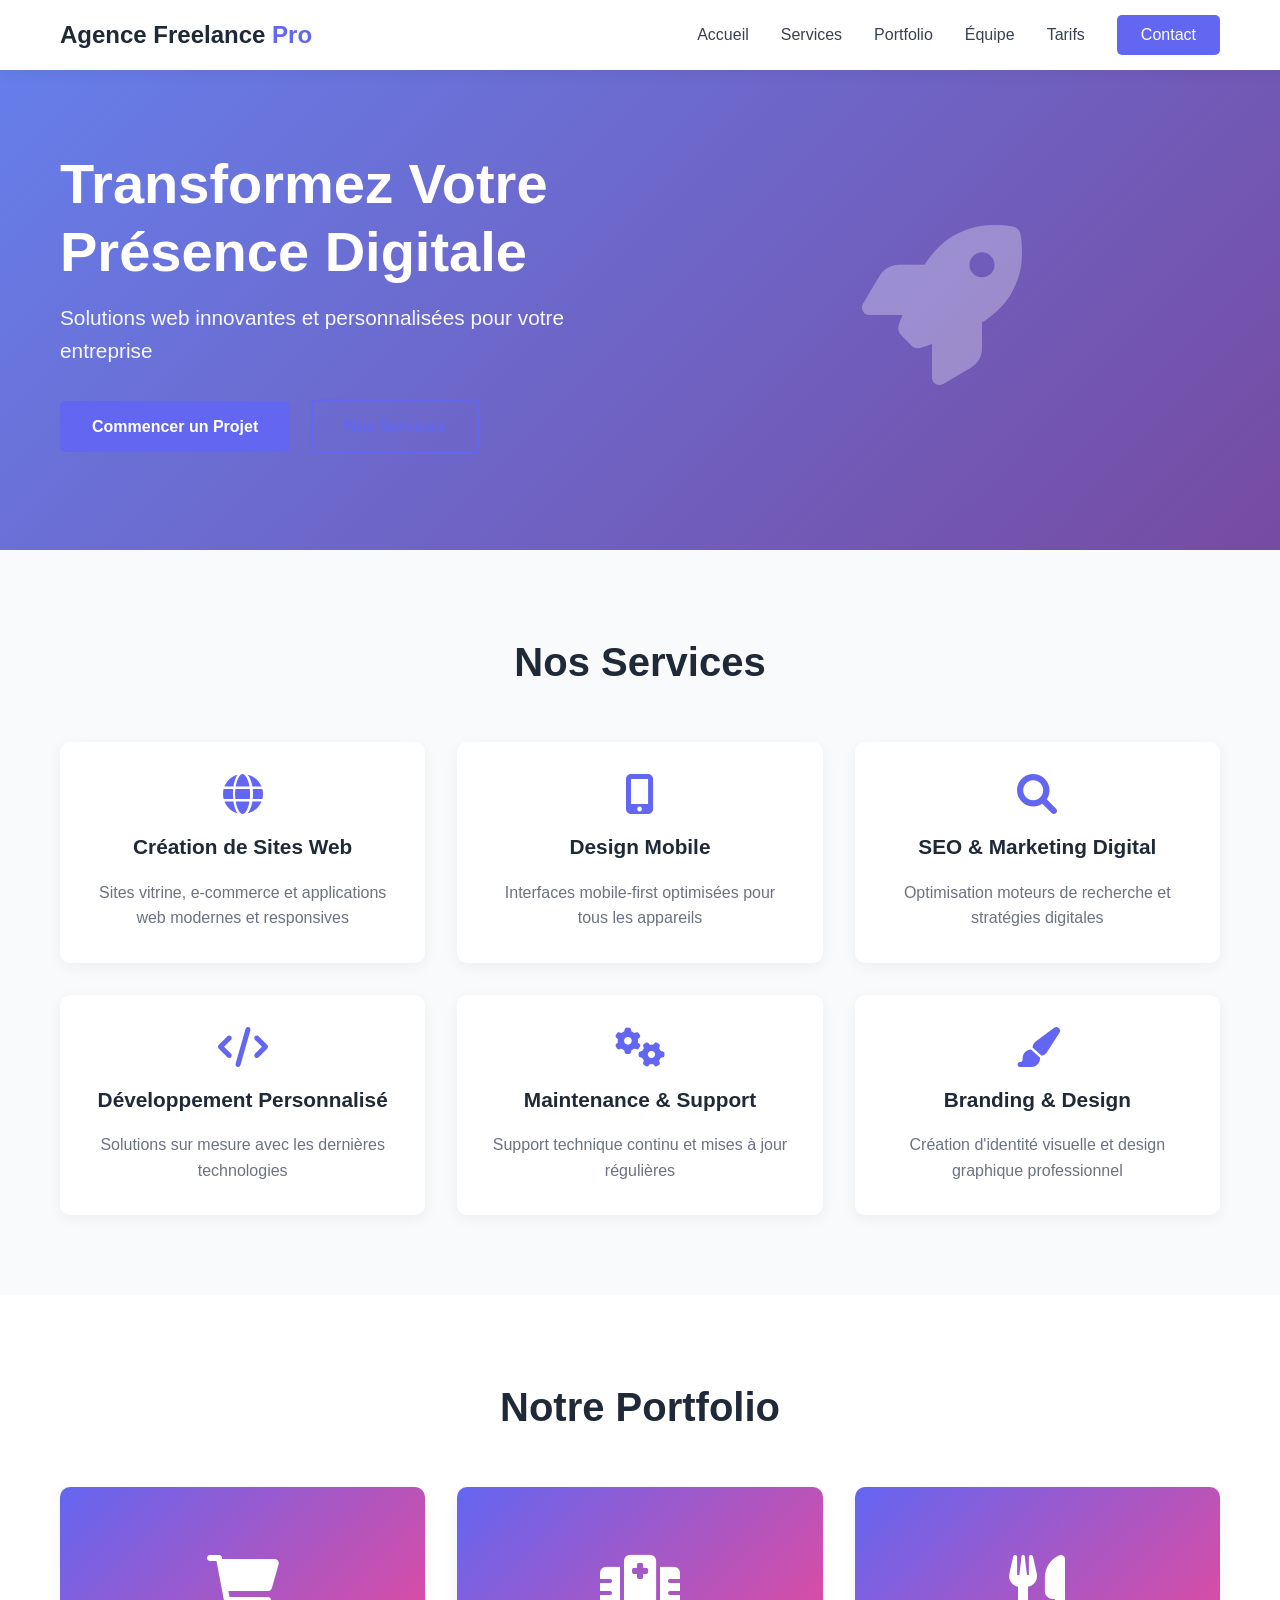
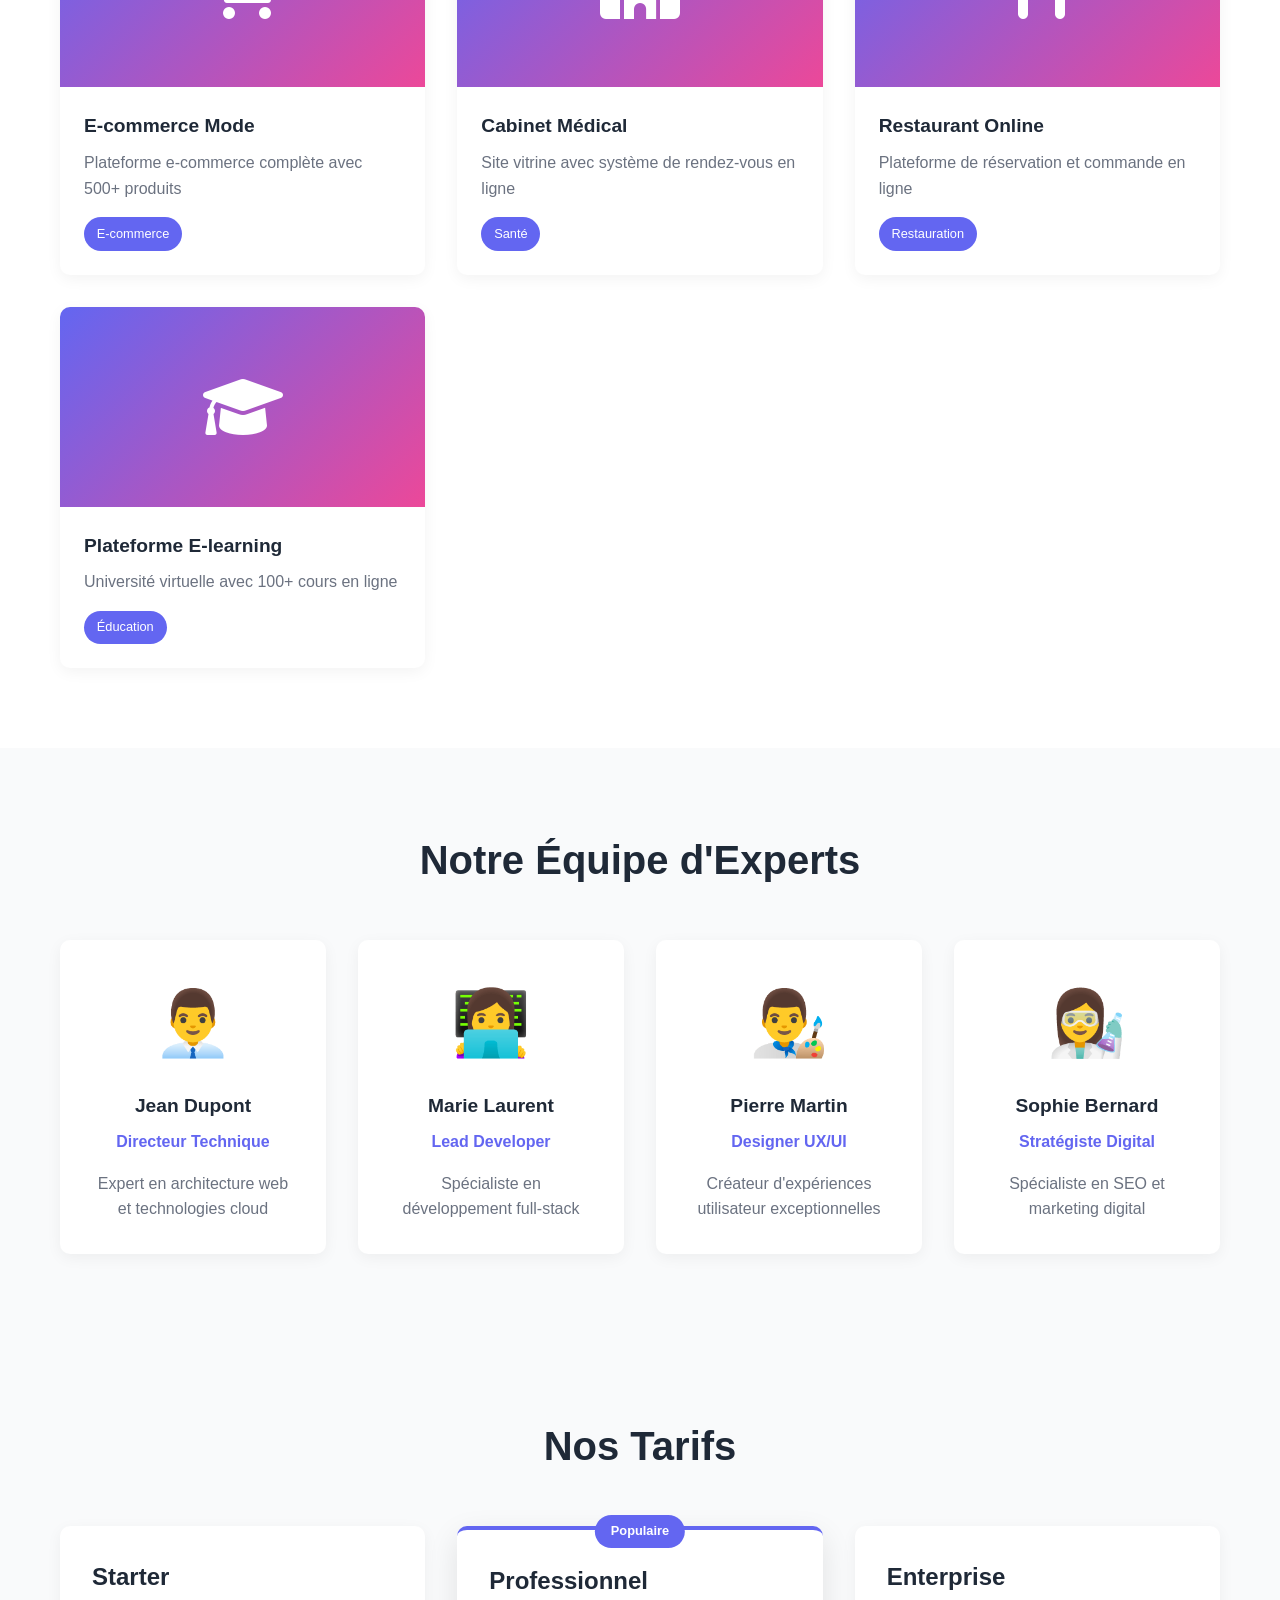
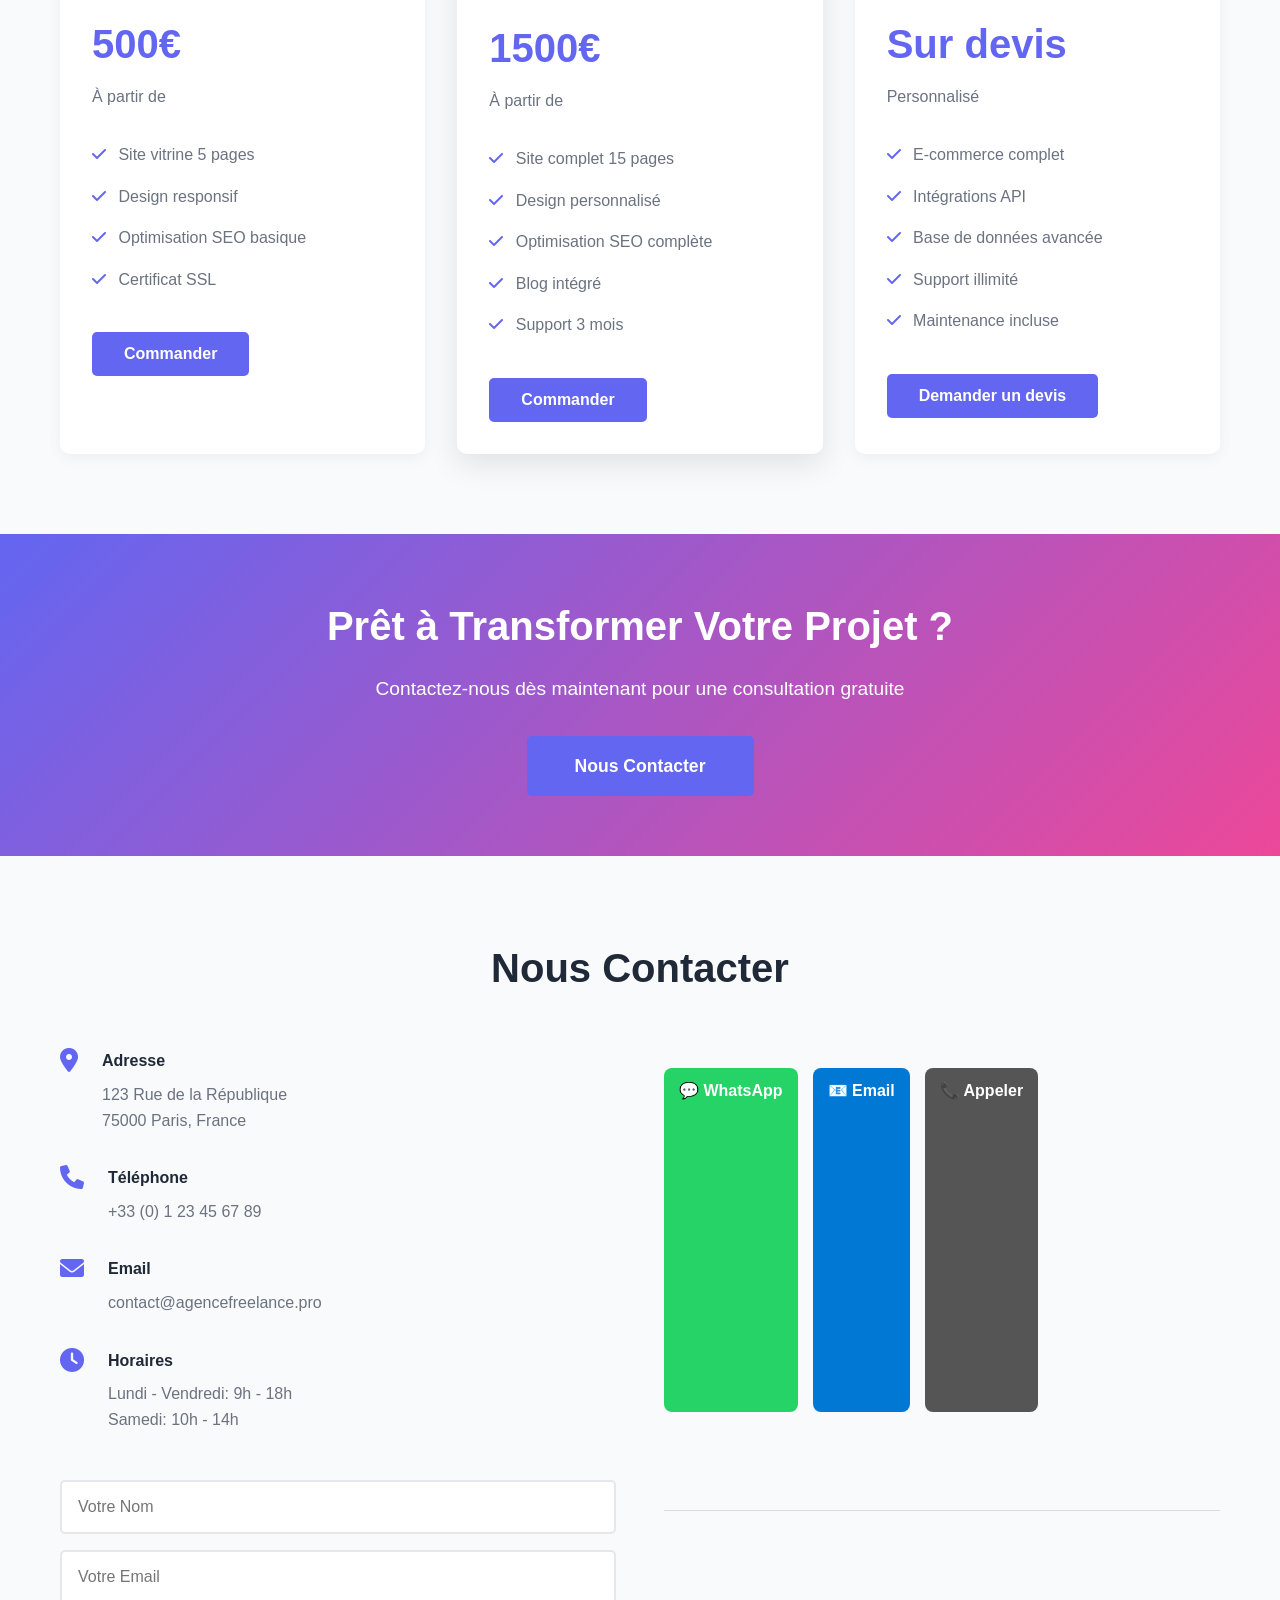
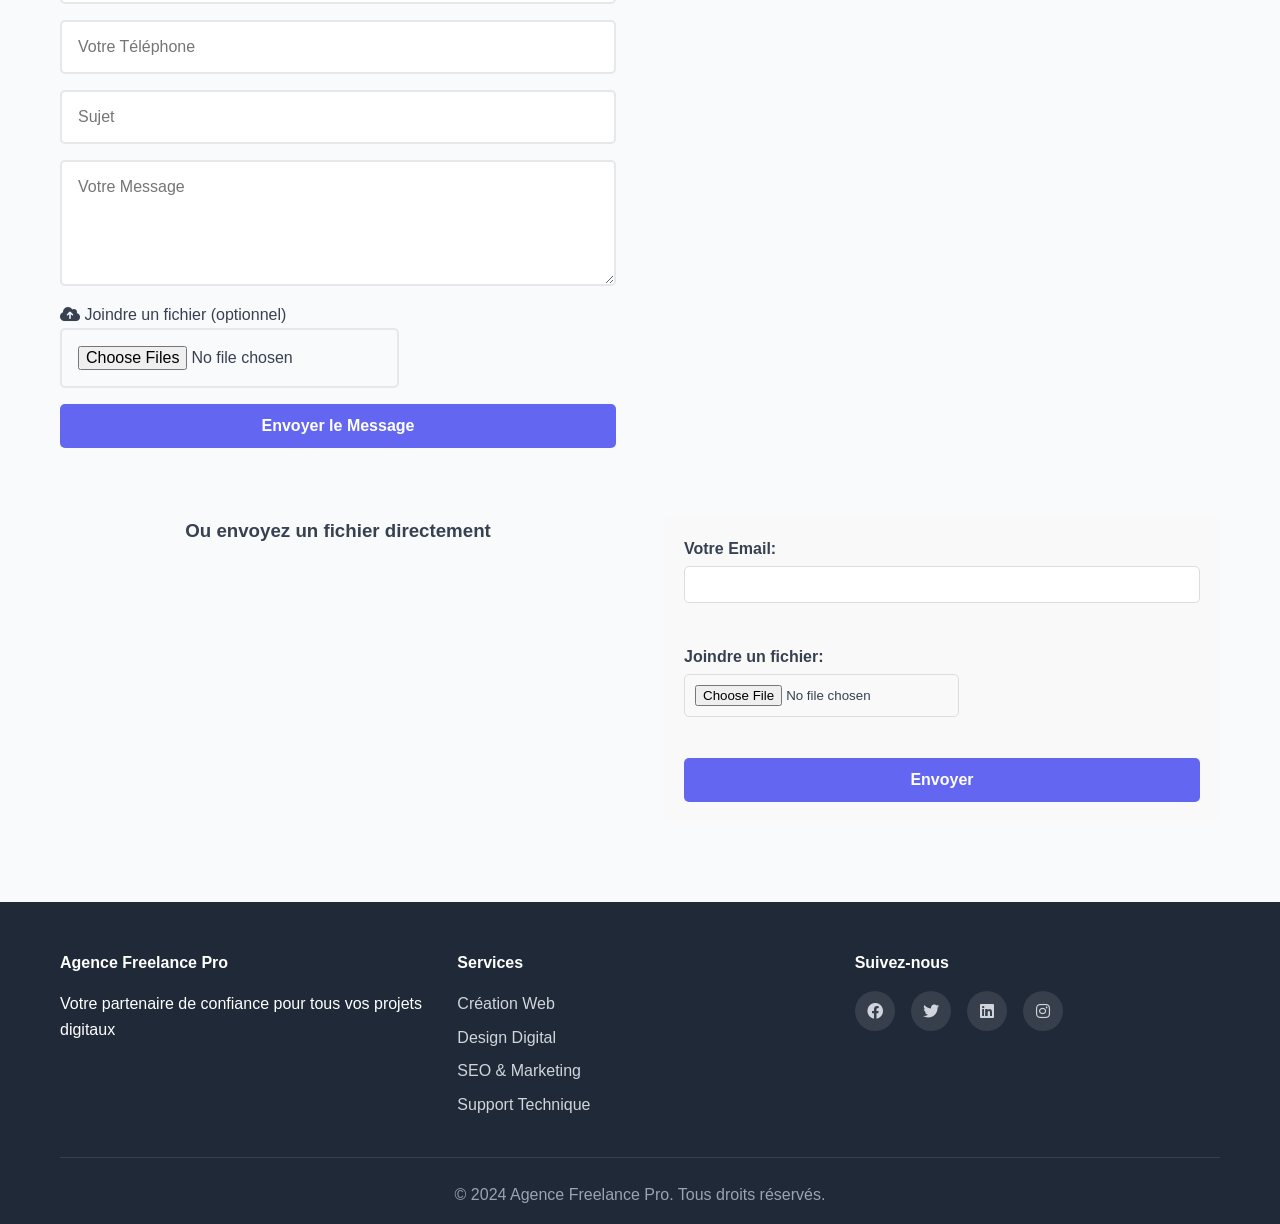
==== commit e6e24435: "Ajouter formulaire Formspree avec upload de fichier pour envoyer les données directement" ====
--- a/index.html
+++ b/index.html
@@ -277,12 +277,13 @@
 
                 </div>
 
+                <!-- Formulaire Principal de Contact -->
                 <form class="contact-form" id="contactForm">
-                    <input type="text" placeholder="Votre Nom" required>
-                    <input type="email" placeholder="Votre Email" required>
-                    <input type="tel" placeholder="Votre Téléphone">
-                    <input type="text" placeholder="Sujet">
-                    <textarea placeholder="Votre Message" rows="5" required></textarea>
+                    <input type="text" placeholder="Votre Nom" name="name" required>
+                    <input type="email" placeholder="Votre Email" name="email" required>
+                    <input type="tel" placeholder="Votre Téléphone" name="phone">
+                    <input type="text" placeholder="Sujet" name="subject">
+                    <textarea placeholder="Votre Message" name="message" rows="5" required></textarea>
                     
                     <!-- Champ pour uploader un fichier -->
                     <div class="file-upload-wrapper">
@@ -296,6 +297,30 @@
                     
                     <button type="submit" class="btn btn-primary">Envoyer le Message</button>
                 </form>
+
+                <!-- Formulaire Formspree avec Upload -->
+                <hr style="margin: 30px 0; border: none; border-top: 1px solid #ddd;">
+                <h3 style="text-align: center; margin: 20px 0;">Ou envoyez un fichier directement</h3>
+                
+                <form
+                  action="https://formspree.io/f/mqpkvyao"
+                  method="POST"
+                  enctype="multipart/form-data"
+                  style="background: #f9f9f9; padding: 20px; border-radius: 8px; margin-top: 20px;"
+                >
+                  <label style="display: block; margin-bottom: 15px;">
+                    <strong>Votre Email:</strong>
+                    <input type="email" name="email" required style="width: 100%; padding: 10px; margin-top: 5px; border: 1px solid #ddd; border-radius: 5px; box-sizing: border-box;">
+                  </label>
+                  <br>
+                  <label style="display: block; margin-bottom: 15px;">
+                    <strong>Joindre un fichier:</strong>
+                    <input type="file" name="upload" style="display: block; margin-top: 5px; padding: 10px; border: 1px solid #ddd; border-radius: 5px;">
+                  </label>
+                  <br>
+                  <button type="submit" class="btn btn-primary" style="width: 100%;">Envoyer</button>
+                </form>
+
             </div>
         </div>
     </section>
